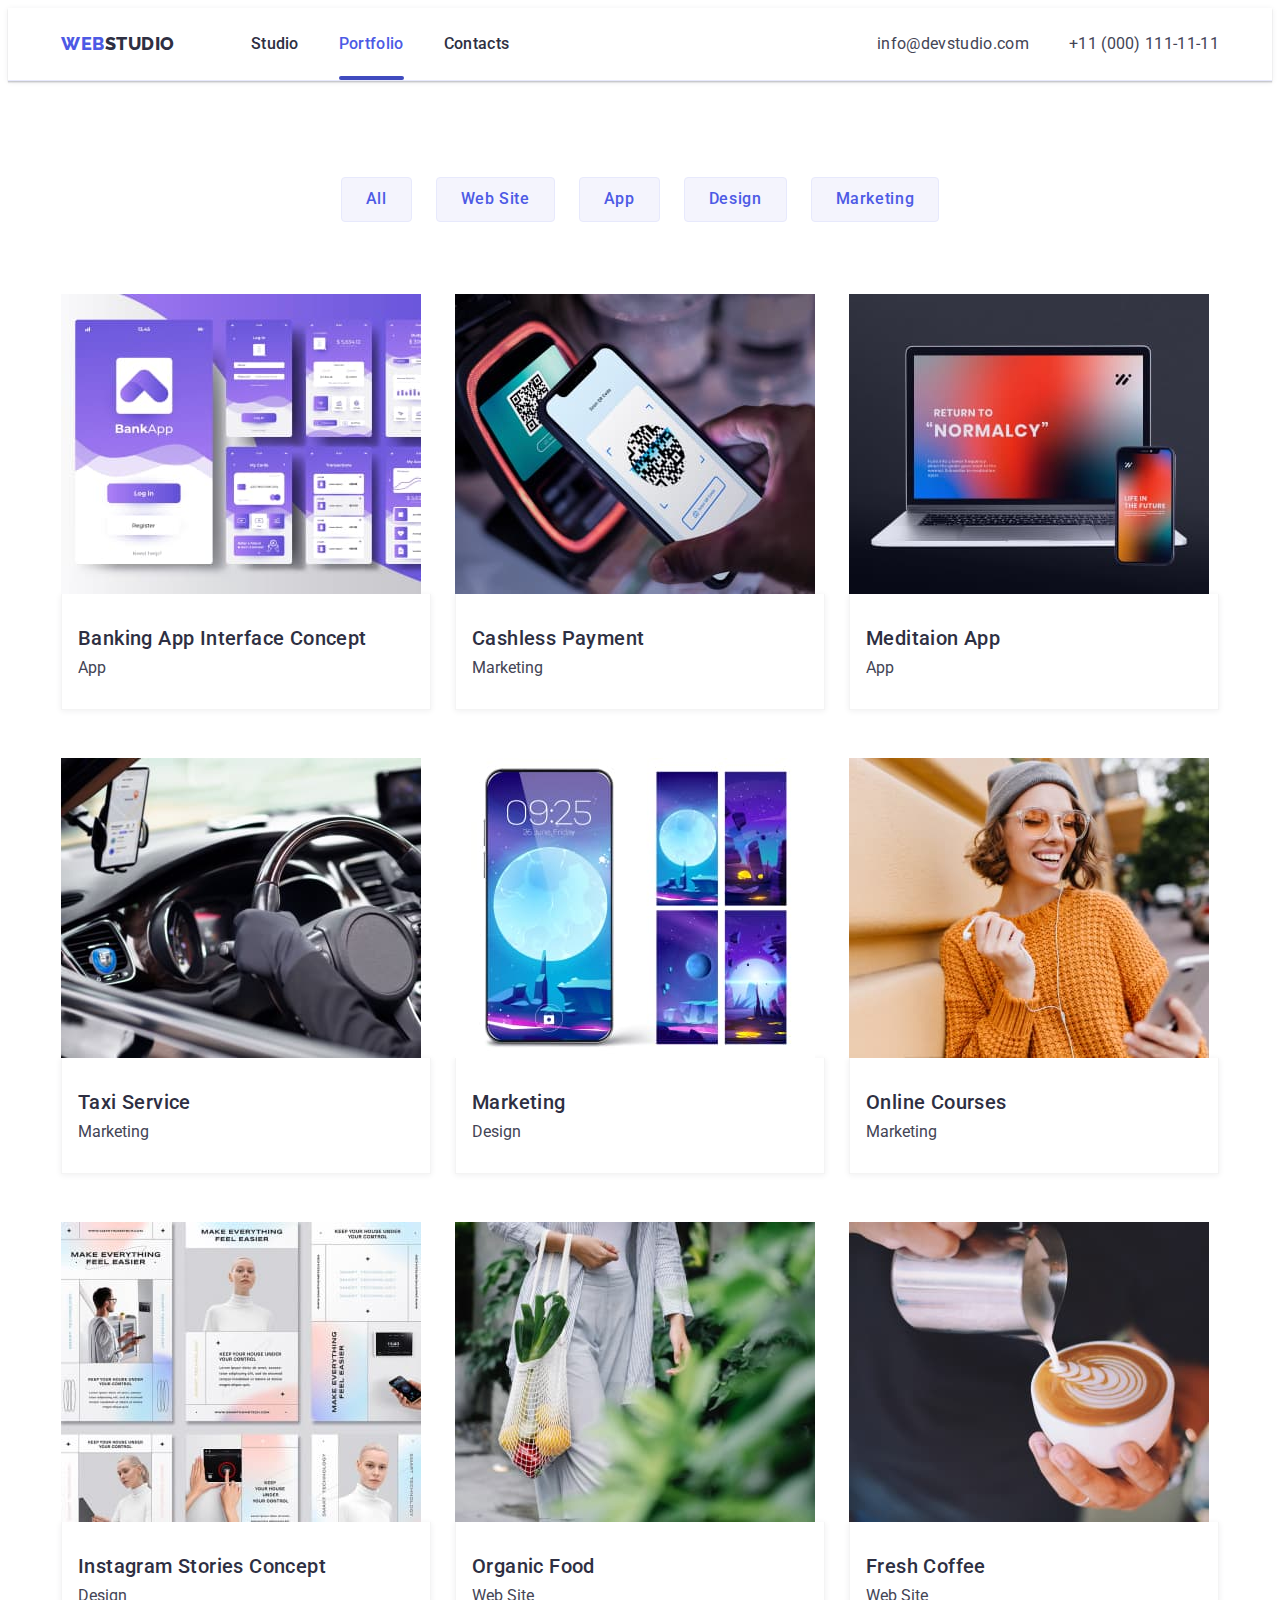
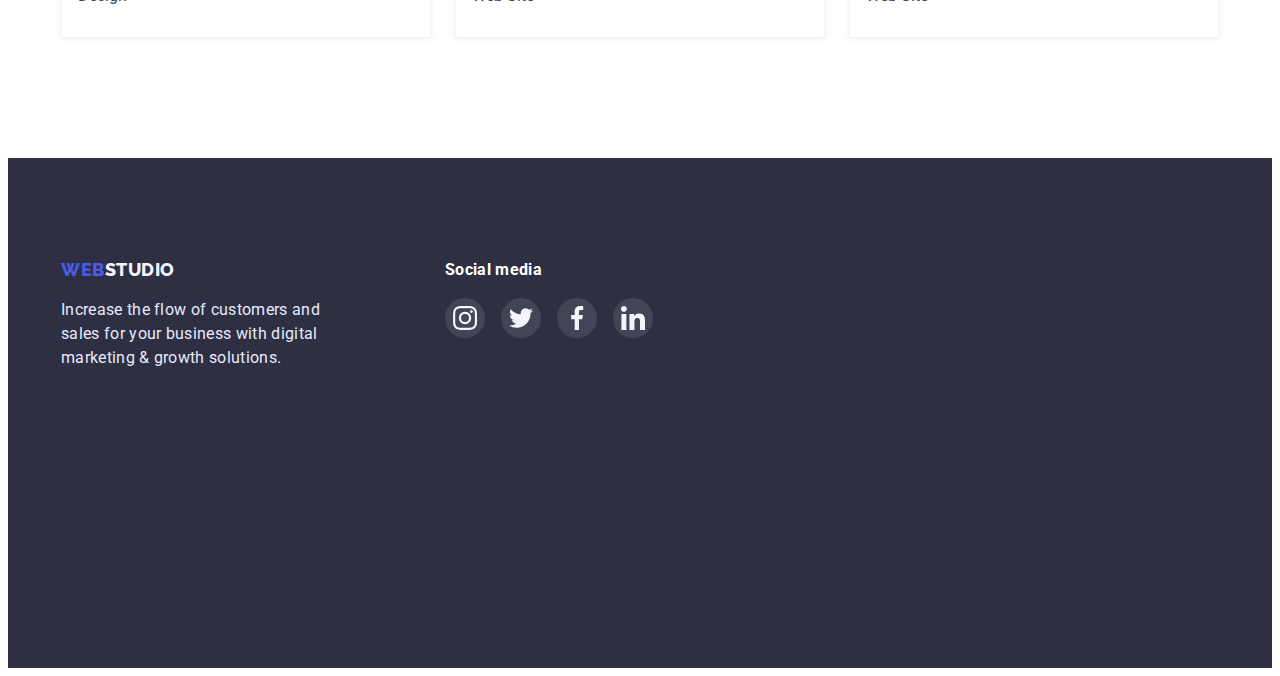
==== portfolio.html @ 96954d51 "created" ====
<!DOCTYPE html>
<html lang="en">
<head>
    <meta charset="UTF-8">
    <meta http-equiv="X-UA-Compatible" content="IE=edge">
    <meta name="viewport" content="width=device-width, initial-scale=1.0">
    <title>Document</title>
    <link rel="preconnect" href="https://fonts.googleapis.com">
    <link rel="preconnect" href="https://fonts.gstatic.com" crossorigin>
    <link href="https://fonts.googleapis.com/css2?family=Raleway:wght@800&family=Roboto:wght@400;500;700;900&display=swap" rel="stylesheet">
    <link rel="stylesheet" href="https://cdnjs.cloudflare.com/ajax/libs/modern-normalize/1.1.0/modern-normalize.min.css" integrity="sha512-wpPYUAdjBVSE4KJnH1VR1HeZfpl1ub8YT/NKx4PuQ5NmX2tKuGu6U/JRp5y+Y8XG2tV+wKQpNHVUX03MfMFn9Q==" crossorigin="anonymous" referrerpolicy="no-referrer">
    <link rel="stylesheet" href="./css/styles.css">
</head>
<body>
    <header class="header">
        <div class="container">
            <nav class="header-navigation">
                <a href="./index.html" class="header-logo" >web<span class="header-span">studio</span></a>
                <ul class="header-list">
                    <li class="header-item list"><a class="header-link" href="./index.html">Studio</a></li>
                    <li class="header-item list"><a class="header-link current" href="./portfolio.html">Portfolio</a></li>
                    <li class="header-item list"><a class="header-link" href="">Contacts</a></li>
                </ul>
               </nav>
               <address>
                <ul class="address-list list">
                    <li class="address-list-item">
                        <a class="address-anchor link" href="mailto:info@devstudio.com">info@devstudio.com</a>
                    </li>
                    <li class="address-list-item">
                         <a class="address-anchor link" href="tel:+110001111111">+11 (000) 111-11-11</a>
                    </li>
                </ul>
             </address>
        </div>
     </header>
   <main>
        <section class="portfolio">
            <div class="container">
            <h1 class="visually-hidden">Portfolio</h1>
            <ul class="portfolio-list-btn">
                <li class="portfolio-item-btn list"><button class="portfolio-btn btn" type="button">All</button></li>
                <li class="portfolio-item-btn list"><button class="portfolio-btn btn" type="button">Web Site</button></li>
                <li class="portfolio-item-btn list"><button class="portfolio-btn btn" type="button">App</button></li>
                <li class="portfolio-item-btn list"><button class="portfolio-btn btn" type="button">Design</button></li>
                <li class="portfolio-item-btn list"><button class="portfolio-btn btn" type="button">Marketing</button></li>
            </ul>
            <ul class="portfolio-list">
                <li class="portfolio-item list">
                   <a href="" class="portfolio-link link">
                           <div class="portfolio-img">
                                <img src="./images/portfolio1.jpg" alt="App" width="360" height="300">
                                <div class="portfolio-overlay">
                                    <p class="portfolio-text">14 Stylish and User-Friendly App Design Concepts · Task Manager App · Calorie Tracker App · Exotic Fruit Ecommerce App · Cloud Storage App</p>
                                </div>
                           </div>
                                <div class="container-portfolio">
                                    <h2 class="portfolio-title title">Banking App Interface Concept</h2>
                                    <p class="portfolio-after-title">App</p>
                                </div>
                   </a>
                </li>
                <li class="portfolio-item list">
                    <a href="" class="portfolio-link link">
                        <div class="container-rofl">
                            <div class="portfolio-img">
                                 <img src="./images/portfolio2.jpg" alt="App" width="360" height="300">
                                 <div class="portfolio-overlay">
                                    <p class="portfolio-text">14 Stylish and User-Friendly App Design Concepts · Task Manager App · Calorie Tracker App · Exotic Fruit Ecommerce App · Cloud Storage App</p>
                                </div>
                            </div>
                                <div class="container-portfolio">
                                    <h2 class="portfolio-title title">Cashless Payment</h2>
                                    <p class="portfolio-after-title">Marketing</p>
                                </div>
                        </div>
                    </a>
                </li>
                <li class="portfolio-item list">
                    <a href="" class="portfolio-link link">
                        <div class="container-rofl">
                            <div class="portfolio-img">
                                 <img src="./images/portfolio3.jpg" alt="App" width="360" height="300">
                                 <div class="portfolio-overlay">
                                    <p class="portfolio-text">14 Stylish and User-Friendly App Design Concepts · Task Manager App · Calorie Tracker App · Exotic Fruit Ecommerce App · Cloud Storage App</p>
                                </div>
                            </div>
                                <div class="container-portfolio">
                                    <h2 class="portfolio-title title">Meditaion App</h2>
                                    <p class="portfolio-after-title">App</p>
                                </div>
                        </div>
                    </a>
                </li>
                <li class="portfolio-item list">
                    <a href="" class="portfolio-link link">
                        <div class="container-rofl">
                            <div class="portfolio-img">
                                 <img src="./images/portfolio4.jpg" alt="App" width="360" height="300">
                                 <div class="portfolio-overlay">
                                    <p class="portfolio-text">14 Stylish and User-Friendly App Design Concepts · Task Manager App · Calorie Tracker App · Exotic Fruit Ecommerce App · Cloud Storage App</p>
                                </div>
                            </div>
                                <div class="container-portfolio">
                                    <h2 class="portfolio-title title">Taxi Service</h2>
                                    <p class="portfolio-after-title">Marketing</p>
                                </div>
                        </div>
                    </a>
                </li>
                <li class="portfolio-item list">
                    <a href="" class="portfolio-link link">
                        <div class="container-rofl">
                            <div class="portfolio-img">
                                 <img src="./images/portfolio5.jpg" alt="App" width="360" height="300">
                                 <div class="portfolio-overlay">
                                    <p class="portfolio-text">14 Stylish and User-Friendly App Design Concepts · Task Manager App · Calorie Tracker App · Exotic Fruit Ecommerce App · Cloud Storage App</p>
                                </div>
                            </div>
                                <div class="container-portfolio">
                                    <h2 class="portfolio-title title">Marketing</h2>
                                    <p class="portfolio-after-title">Design</p>
                                </div>
                        </div>
                    </a>
                </li>
                <li class="portfolio-item list">
                    <a href="" class="portfolio-link link">
                        <div class="container-rofl">
                            <div class="portfolio-img">
                                 <img src="./images/portfolio6.jpg" alt="App" width="360" height="300">
                                 <div class="portfolio-overlay">
                                    <p class="portfolio-text">14 Stylish and User-Friendly App Design Concepts · Task Manager App · Calorie Tracker App · Exotic Fruit Ecommerce App · Cloud Storage App</p>
                                </div>
                            </div>
                                <div class="container-portfolio">
                                    <h2 class="portfolio-title title">Online Courses</h2>
                                    <p class="portfolio-after-title">Marketing</p>
                                </div>
                        </div>
                    </a>
                </li>
                <li class="portfolio-item list">
                    <a href="" class="portfolio-link link">
                        <div class="container-rofl">
                            <div class="portfolio-img">
                                 <img src="./images/portfolio7.jpg" alt="App" width="360" height="300">
                                 <div class="portfolio-overlay">
                                    <p class="portfolio-text">14 Stylish and User-Friendly App Design Concepts · Task Manager App · Calorie Tracker App · Exotic Fruit Ecommerce App · Cloud Storage App</p>
                                </div>
                            </div>
                                <div class="container-portfolio">
                                    <h2 class="portfolio-title title">Instagram Stories Concept</h2>
                                    <p class="portfolio-after-title">Design</p>
                                </div>
                        </div>
                    </a>
                </li>
                <li class="portfolio-item list">
                    <a href="" class="portfolio-link link">
                        <div class="container-rofl">
                            <div class="portfolio-img">
                                 <img src="./images/portfolio8.jpg" alt="App" width="360" height="300">
                                 <div class="portfolio-overlay">
                                    <p class="portfolio-text">14 Stylish and User-Friendly App Design Concepts · Task Manager App · Calorie Tracker App · Exotic Fruit Ecommerce App · Cloud Storage App</p>
                                </div>
                            </div>
                                <div class="container-portfolio">
                                    <h2 class="portfolio-title title">Organic Food</h2>
                                    <p class="portfolio-after-title">Web Site</p>
                                </div>
                        </div>
                    </a>
                </li>
                <li class="portfolio-item list">
                    <a href="" class="portfolio-link link">
                        <div class="container-rofl">
                            <div class="portfolio-img">
                                 <img src="./images/portfolio9.jpg" alt="App" width="360" height="300">
                                 <div class="portfolio-overlay">
                                    <p class="portfolio-text">14 Stylish and User-Friendly App Design Concepts · Task Manager App · Calorie Tracker App · Exotic Fruit Ecommerce App · Cloud Storage App</p>
                                </div>
                            </div>
                                <div class="container-portfolio">
                                    <h2 class="portfolio-title title">Fresh Coffee</h2>
                                    <p class="portfolio-after-title">Web Site</p>
                                </div>
                        </div>
                    </a>
                </li>
            </ul>
            </div>
         </section>
   </main>
   <footer class="footer">
    <div class="footer-container container">
        <div>
            <a href="./index.html" class="footer-logo" >web<span class="footer-span">studio</span></a>
            <p class="footer-title">Increase the flow of customers and sales for your business with digital marketing & growth solutions.</p>
        </div>
        <div>
            <h2 class="footer-after-title">Social media</h2>
            <ul class="footer-list list">
                <li class="footer-item">
                   <a href="" class="footer-link">
                        <svg class="footer-icons">
                            <use href="./images/icons.svg#instagram"></use>
                        </svg>
                   </a>
                </li>
                <li class="footer-item">
                    <a href="" class="footer-link">
                        <svg class="footer-icons">
                            <use href="./images/icons.svg#twitter"></use>
                        </svg>
                    </a>
                </li>
                <li class="footer-item">
                    <a href="" class="footer-link">
                        <svg class="footer-icons">
                            <use href="./images/icons.svg#facebook"></use>
                        </svg>
                    </a>
                </li>
                <li class="footer-item">
                    <a href="" class="footer-link">
                        <svg class="footer-icons">
                            <use href="./images/icons.svg#linkedin"></use>
                        </svg>
                    </a>
                </li>
            </ul>
        </div>
    </div>
</footer>
    
</body>
</html>
---- css/styles.css ----
:root {
    --background-color: #2E2F42;
    --primary-text-color: #434455;
    --title-color: #2E2F42;
    --primary-white-color: #F4F4FD;
    --box-shadow-team: 0px 1px 6px rgba(46, 47, 66, 0.08), 0px 1px 1px rgba(46, 47, 66, 0.16), 0px 2px 1px rgba(46, 47, 66, 0.08);
    --box-shadow-portfolio: 0px 1px 6px rgba(46, 47, 66, 0.08);
    --timing-function: 250ms cubic-bezier(0.4, 0, 0.2, 1);
}
body{
    font-family: 'Roboto', sans-serif;
    color: var(--primary-text-color);
} 
img{
    display: block;
}
p,
h1,
h2,
h3,
h4,
h5,
h6 {
margin: 0;
}
ul {
    margin: 0;
    padding-left: 0;
}
.link{ 
    text-decoration: none;
    color: var(--primary-text-color);
}
.list {
    list-style: none;
}
.title{
    font-weight: 500;
    font-size: 20px;
    line-height: 1.2;
    letter-spacing: 0.02em;
    color: var(--title-color);
}
.btn{
font-family: inherit;
font-weight: 500;
font-size: 16px;
line-height: 1.18;
display: inline-block;
justify-content: center;
align-items: center;
letter-spacing: 0.04em;
cursor: pointer;
transition: color var(--timing-function), 
background-color var(--timing-function), 
border-color var(--timing-function), 
box-shadow var(--timing-function);
}
.container{
    width: 1158px;
    padding-left: 15px;
    padding-right: 15px;
    margin: 0 auto;
}
.visually-hidden {
    position: absolute;
    width: 1px;
    height: 1px;
    margin: -1px;
    border: 0;
    padding: 0;
    
    white-space: nowrap;
    clip-path: inset(100%);
    clip: rect(0 0 0 0);
    overflow: hidden;
  }
.header {
    padding-top: 24px;
    padding-bottom: 24px;
    background: #FFFFFF;
    border-bottom: 1px solid #E7E9FC;
    box-shadow: 0px 2px 1px rgba(46, 47, 66, 0.08),
    0px 1px 1px rgba(46, 47, 66, 0.16),
    0px 1px 6px rgba(46, 47, 66, 0.08);
    margin: auto;
}



/* --------Site nav-------- */


.header > .container{
    display: flex;
    align-self: center;
}
.header-navigation {
    display: flex;
    align-items: center;
    margin-right: auto;
}
.header-logo {
font-family: 'Raleway', sans-serif;
font-weight: 800;
font-size: 18px;
line-height: 1.33;
display: flex;
align-items: center;
letter-spacing: 0.03em;
text-transform: uppercase;
color: #4D5AE5;
text-decoration: none;
margin-right: 76px;
}
.header-span {
color: var(--title-color);
}
.header-list {
    display: flex;
}
.header-item:not(:last-child){
    margin-right: 40px

}
.header-link {
    position: relative;
    padding: 27px 0;
    font-weight: 500;
    font-size: 16px;
    line-height: 1.5;
    letter-spacing: 0.02em;
    color: #2E2F42;
    text-decoration: none;
    transition: color var(--timing-function);
}
.header-link.current{
    color: #4D5AE5;
}
.header-link:hover,
.header-link:focus {
color: #4D5AE5;
}

.header-link.current::after{
    content: '';
    position: absolute;
    left: 0;
    bottom: 0;
    width: 100%;
    height: 4px;
    background-color: #404BBF;
    border-radius: 2px;
    transform: scalex(1);
    transition: transform var(--timing-function);
}
.header-link::after{
    content: '';
    position: absolute;
    left: 0;
    bottom: 0;
    width: 100%;
    height: 4px;
    background-color: #404BBF;
    border-radius: 2px;
    transform: scalex(0);
    transition: transform var(--timing-function);
}
.header-link:hover::after,
.header-link:focus::after{
    transform: scaleX(1)
}

/* --------Contacts-------- */


.contacts {
    width: 14px;
    height: 14px;
}
.address-list {
display: flex;
}
.address-anchor {
font-style: normal;
font-size: 16px;
line-height: 1.5;
letter-spacing: 0.02em;
color: var(--primary-text-color);
transition: color var(--timing-function);
}
.address-list-item:not(:last-child){
    margin-right: 40px;
}
.address-anchor:hover,
.address-anchor:focus {
color: #4D5AE5;
}



/* --------Effective solutions-------- */


.bussiness {
    height: 600px;
    max-width: 1440px;
    margin: auto;
    padding-top: 188px;
    padding-bottom: 188px;
    background-color: var(--background-color);
    background-image: linear-gradient(
        rgba(46, 47, 66, 0.7),
        rgba(46, 47, 66, 0.7)
        ),  
        url(../images/people-office.jpg);
    background-repeat: no-repeat;
    background-position: center;
    background-size: cover;
}
.bussiness-title {
font-size: 56px;
line-height: 1.07;
text-align: center;
letter-spacing: 0.02em;
color: #FFFFFF;
margin-bottom: 48px;
}
.bussiness-btn {
padding: 16px 32px;
border: 0;
border-radius: 4px;
color: #FFFFFF;
background-color: #4D5AE5;
display: block;
margin: 0 auto;
}
.bussiness-btn:hover,
.bussiness-btn:focus {
    color: #FFFFFF;
    background-color: #404BBF;
    box-shadow: 0px 3px 1px rgba(0, 0, 0, 0.1), 
    0px 2px 1px rgba(0, 0, 0, 0.08), 
    0px 2px 2px rgba(0, 0, 0, 0.12);
}


/* --------What we offer-------- */


.offers {
    padding-top: 120px;
}
.offers-list {
    display: flex;
    gap: 24px;
}
.offers-item {
    min-width: 264px;
}
.ofc{
    width: 264px;
    height: 112px;
    background: #F4F4FD;
    border-radius: 4px;
    background-size: 64px;
    display: flex;
    justify-content: center;
    align-items: center;
}
.offers-icons{
    width: 64px;
    height: 64px;
}
.offers-title {
    margin-top: 8px;
    margin-bottom: 8px;
}
.offers-after-title {
font-size: 16px;
line-height: 1.5;
letter-spacing: 0.02em;
color: var(--primary-text-color);
}


/* --------What are we doing-------- */


.job {
    padding-top: 120px;
    padding-bottom: 120px;
}
.job-title {
font-size: 36px;
line-height: 1.11;
text-align: center;
letter-spacing: 0.02em;
text-transform: capitalize;
color: var(--title-color);
margin-bottom: 72px;
}
.job-list {
    display: flex;
    gap: 24px;
}
.job-item {
    width: calc((100% - 48px) / 3);
    background: linear-gradient(0deg, rgba(77, 90, 229, 0.1),
     rgba(77, 90, 229, 0.1));
    background-blend-mode: soft-light, normal;
    border: 1px solid #E7E9FC;
}


/* --------Our team-------- */


.team {
    padding-top: 120px;
    padding-bottom: 110px;
    background: #F4F4FD;
    margin: auto;
}
.team-title {
font-size: 36px;
line-height: 1.11;
text-align: center;
letter-spacing: 0.02em;
text-transform: capitalize;
color: var(--title-color);
margin-bottom: 72px;
}
.team-list {
    display: flex;
    flex-wrap: wrap;
    gap: 24px;
}
.container-team{
    padding: 32px 0;
    border:0.5px solid #f4f4f4;
    border-radius: 0px 0px 4px 4px;
}
.team-item {
    width: calc((100% - 72px) / 4);
    background: #FFFFFF;
    text-align: center;
    box-shadow: var(--box-shadow-team);
    border-radius: 0px 0px 4px 4px;
}
.team-item-title {
margin-bottom: 8px;
}
.team-after-title {
font-size: 16px;
line-height: 1.5;
letter-spacing: 0.02em;
color: var(--primary-text-color);
margin-bottom: 8px;
}
.social-list {
display: flex;
flex-wrap: wrap;
gap: 24px;
justify-content: center;    
}
.social-item{
}
.social-link {
    display: flex;
    width: 40px;
    height: 40px;
    border: none;
    border-radius: 50%;
    background-color: #4d5ae5;
    transition: background-color var(--timing-function);
}
.social-link:hover,
.social-link:focus{
    background-color: #404BBF;
}
.social-icons {
    width: 16px;
    height: 16px;
    margin: 12px 12px;
    fill:  var(--primary-white-color);
}


/* --------Customers--------- */


.customers {
    padding-top: 130px;
    padding-bottom: 120px;
}
.customers-title {
    font-size: 36px;
    line-height: 1.11;
    text-align: center;
    letter-spacing: 0.02em;
    text-transform: capitalize;
    color: var(--title-color);
    margin-bottom: 72px;
}
.customers-list {
    display: flex;
    flex-wrap: wrap;
    gap: 24px;
    justify-content: center;
}
.customers-item {
}
.customers-link{
    display: flex;
    width: 168px;
    height: 88px;
    border: 1px solid #8E8F99;
    border-radius: 4px;
    justify-content: center;
    align-items: center;
}
.customers-icons {
    width: 104px;
    height: 56px;
    fill:  #8E8F99;
    transition: fill var(--timing-function);
}
.customers-link:hover,
.customers-link:focus{
    border-color: #404BBF;
}
.customers-link:hover .customers-icons,
.customers-link:focus .customers-icons{
    fill: #404BBF;
}



/* --------PORTFOLIO-------- */


.portfolio {
    padding-top: 96px;
    padding-bottom: 120px;
}
.portfolio-list-btn {
    margin-bottom: 72px;
    display: flex;
    flex-wrap: wrap;
    gap: 24px;
    justify-content: center;
}
.portfolio-item-btn{
}
.portfolio-btn {
    padding: 12px 24px;
    color: #4D5AE5;
    background-color: #F4F4FD;
    border: 1px solid #E7E9FC;
    border-radius: 4px;
}
.portfolio-btn:hover,
.portfolio-btn:focus {
    color: #FFFFFF;
    background-color: #404BBF;
    box-shadow: 0px 3px 1px rgba(0, 0, 0, 0.1), 
    0px 2px 1px rgba(0, 0, 0, 0.08), 
    0px 2px 2px rgba(0, 0, 0, 0.12);
    border: 1px solid #404bbf;
}
.portfolio-list {
    display: flex;
    flex-wrap: wrap;
    column-gap: 24px;
    row-gap: 48px;
    align-items: flex-start;
}
.portfolio-item {
    width: calc((100% - 48px) / 3);
    background: #FFFFFF;
}
.portfolio-overlay{
    top: 0;
    left: 0;
    width: 100%;
    height: 100%;
    position: absolute;
    background-color: #4d5ae5;
    transform: translatey(100%);
    transition: transform var(--timing-function);
}
.portfolio-link:hover .portfolio-overlay{
    transform: translate(0);
}
.portfolio-link:focus .portfolio-overlay{
    transform: translatey(0);
}
.portfolio-link{
    display: block;
    transition: box-shadow var(--timing-function);
}
.container-portfolio {
    padding: 32px 0 32px 16px;
    border-left: 0.5px solid #f4f4f4;
    border-right:  0.5px solid #f4f4f4;
    border-bottom:  0.5px solid #f4f4f4;
    box-shadow: var(--box-shadow-portfolio);
}
.container-rofl{
}
.portfolio-link:hover,
.portfolio-link:focus{
    box-shadow: 0px 1px 6px rgba(46, 47, 66, 0.08), 
    0px 1px 1px rgba(46, 47, 66, 0.16), 
    0px 2px 1px rgba(46, 47, 66, 0.08);
}
.portfolio-img{
    position: relative;
    overflow: hidden;
}
.portfolio-text{
    position: absolute;
    top: 40px;
    left: 32px;
    font-style: normal;
    max-width: 296px;
    font-weight: 400;
    font-size: 16px;
    line-height: 1.5;
    letter-spacing: 0.02em;
    color: #F4F4FD;
}
.portfolio-title {
    margin-bottom: 8px;
}
.portfolio-after-title {
}


/* --------footer-------- */


.footer {
    background-color: var(--background-color);
    padding-top: 100px;
    padding-bottom: 100px;
    height: 310px;
    margin: auto;
    background-repeat: no-repeat;
    background-position: center;
    background-size: cover;
}
.footer-container{
    display: flex;
    gap: 120px;
}
.footer-logo {
font-family: 'Raleway', sans-serif;
font-weight: 800;
font-size: 18px;
line-height: 1.33;
display: flex;
align-items: center;
letter-spacing: 0.03em;
text-transform: uppercase;
color: #4D5AE5;
text-decoration: none;
margin-bottom: 16px;
}
.footer-span{
color: #F4F4FD; 
}
.footer-title {
max-width: 264px;
font-size: 16px;
line-height: 1.5;
letter-spacing: 0.02em;
color: #E7E9FC;
}
.footer-after-title{
font-size: 16px;
line-height: 1.5;
letter-spacing: 0.02em;
color: #FFFFFF;
margin-bottom: 16px;
}
.footer-list {
    display: flex;
    flex-wrap: wrap;
    gap: 16px;
    justify-content: center;
}
.footer-item {
}
.footer-link{
    display: flex;
    width: 40px;
    height: 40px;
    background: rgba(255, 255, 255, 0.1);
    border-radius: 50%;
    transition: background-color var(--timing-function);
}
.footer-link:hover,
.footer-link:focus{
    background-color: #31D0AA;
}
.footer-icons {
    width: 24px;
    height: 24px;
    margin: 8px;
    fill: var(--primary-white-color);
}


/* -------------Modal window------------- */


.backdrop{
    position: fixed;
    top: 0;
    left: 0;
    width: 100%;
    height: 100%;
    background: rgba(46, 47, 66, 0.4);
    transition: opacity var(--timing-function),
    visibility var(--timing-function); 
}
.backdrop.is-hidden{
    opacity: 0;
    pointer-events: none;
}
.modal{
    position: absolute;
    top: 50%;
    left: 50%;
    transform: translate(-50%, -50%) scale(1);
    transition: transform var(--timing-function);

    min-width: 408px;
    min-height: 576px;
    background: #FCFCFC;
    box-shadow: 0px 1px 1px rgba(0, 0, 0, 0.14), 0px 1px 3px rgba(0, 0, 0, 0.12), 0px 2px 1px rgba(0, 0, 0, 0.2);
    border-radius: 4px;
}
.backdrop.is-hidden .modal{
    transform: translate(-50%, -50%) scale(0.9); 
}
.close-btn{
    position: absolute;
    top: 24px;
    right: 24px;
    display: flex;
    width: 24px;
    height: 24px;
    border-radius: 50%;
    background: #E7E9FC;
    border: 1px solid rgba(0, 0, 0, 0.1);
}
.close-btn:hover,
.close-btn:focus{
    background-color: #404bbf;
}
.close-btn:hover,
.close-btn:focus .close-icon{
    fill: var(--primary-white-color);
}
.close-icon{
    width: 8px;
    height: 8px;
}
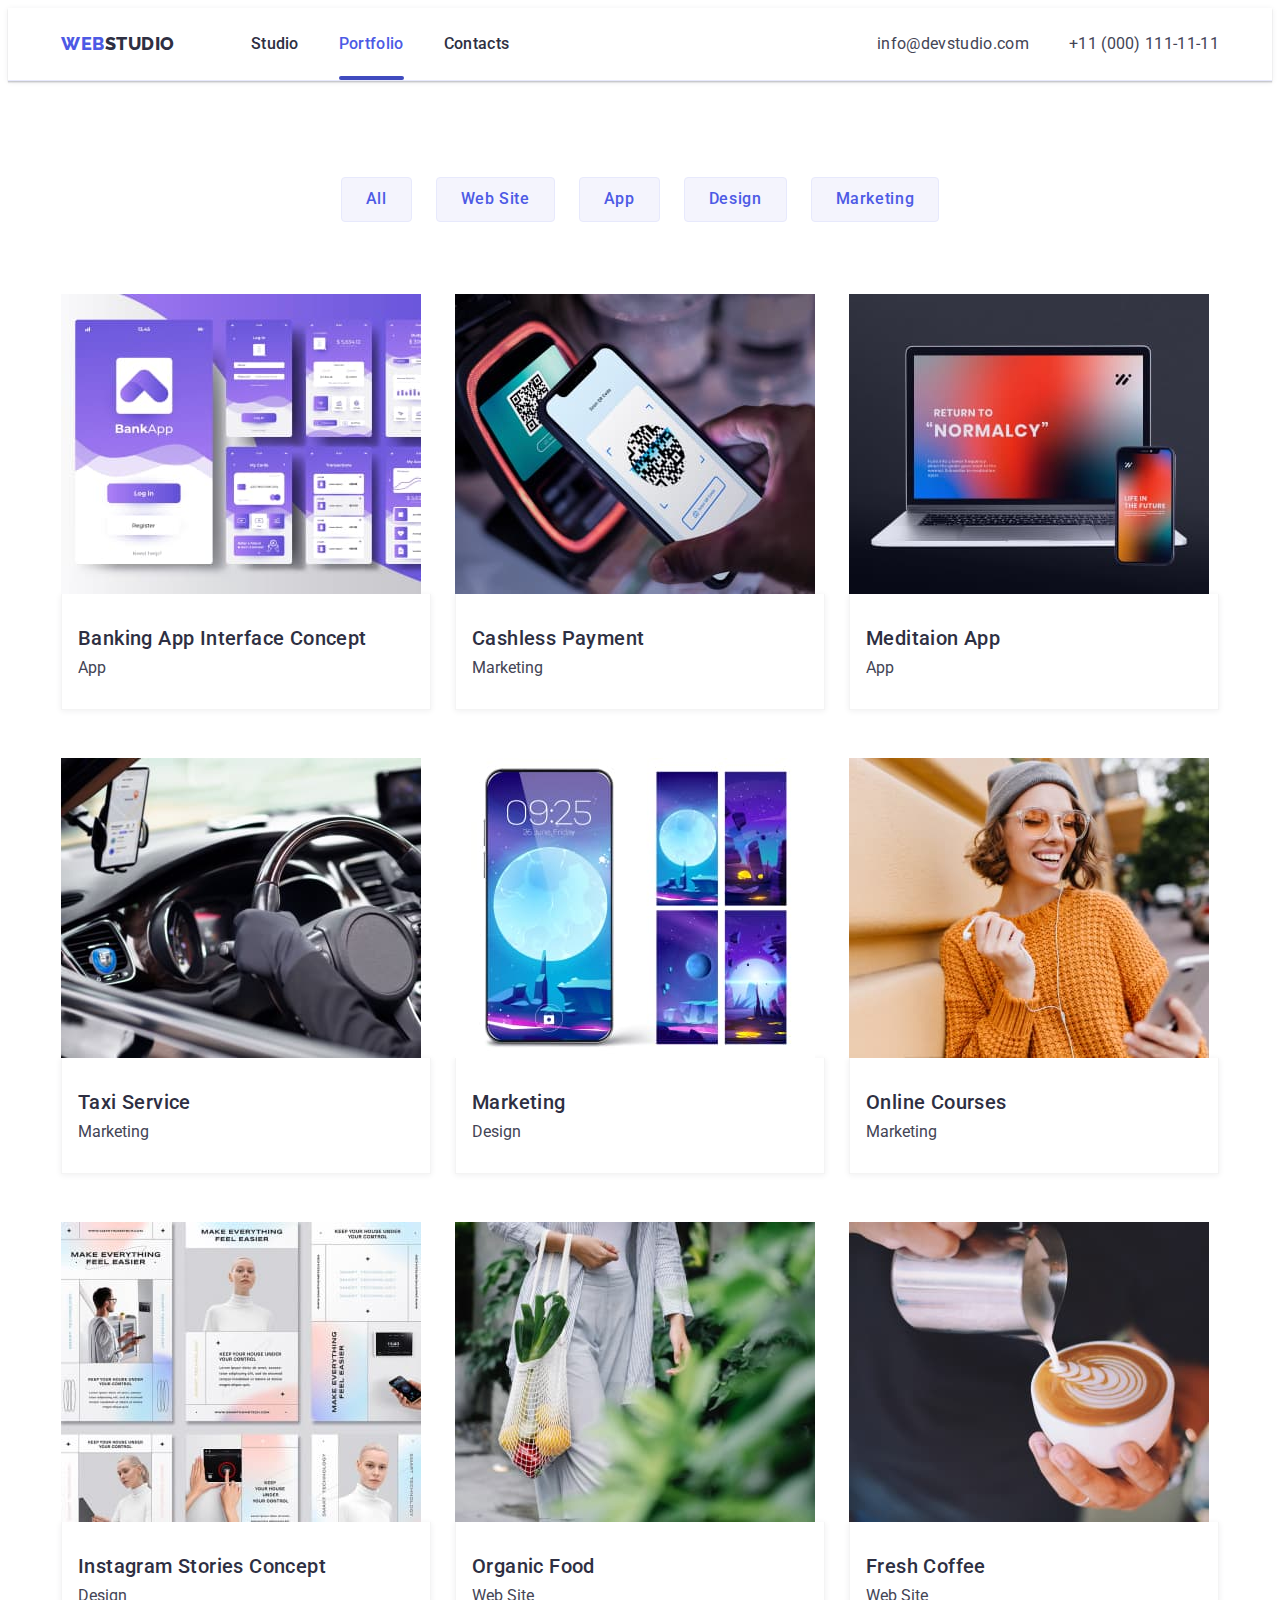
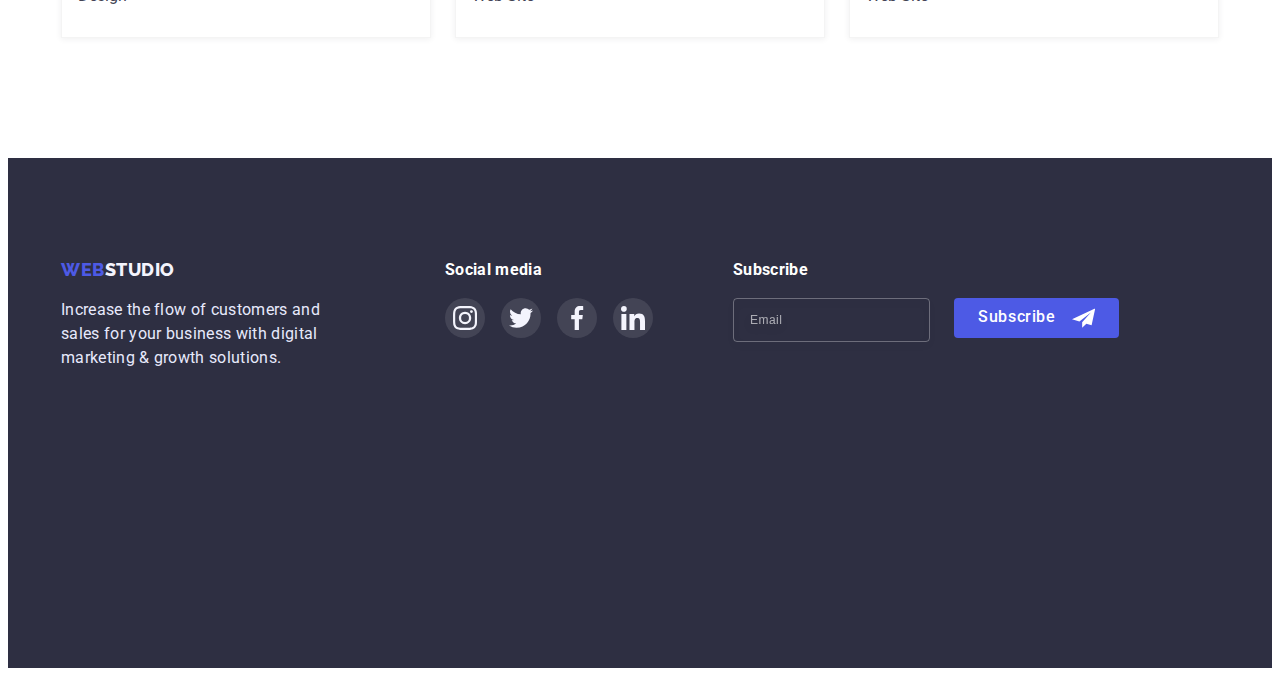
==== commit 3f7b09ad: "discovered prettier" ====
--- a/portfolio.html
+++ b/portfolio.html
@@ -1,238 +1,378 @@
 <!DOCTYPE html>
 <html lang="en">
-<head>
-    <meta charset="UTF-8">
-    <meta http-equiv="X-UA-Compatible" content="IE=edge">
-    <meta name="viewport" content="width=device-width, initial-scale=1.0">
+  <head>
+    <meta charset="UTF-8" />
+    <meta http-equiv="X-UA-Compatible" content="IE=edge" />
+    <meta name="viewport" content="width=device-width, initial-scale=1.0" />
     <title>Document</title>
-    <link rel="preconnect" href="https://fonts.googleapis.com">
-    <link rel="preconnect" href="https://fonts.gstatic.com" crossorigin>
-    <link href="https://fonts.googleapis.com/css2?family=Raleway:wght@800&family=Roboto:wght@400;500;700;900&display=swap" rel="stylesheet">
-    <link rel="stylesheet" href="https://cdnjs.cloudflare.com/ajax/libs/modern-normalize/1.1.0/modern-normalize.min.css" integrity="sha512-wpPYUAdjBVSE4KJnH1VR1HeZfpl1ub8YT/NKx4PuQ5NmX2tKuGu6U/JRp5y+Y8XG2tV+wKQpNHVUX03MfMFn9Q==" crossorigin="anonymous" referrerpolicy="no-referrer">
-    <link rel="stylesheet" href="./css/styles.css">
-</head>
-<body>
+    <link rel="preconnect" href="https://fonts.googleapis.com" />
+    <link rel="preconnect" href="https://fonts.gstatic.com" crossorigin />
+    <link
+      href="https://fonts.googleapis.com/css2?family=Raleway:wght@800&family=Roboto:wght@400;500;700;900&display=swap"
+      rel="stylesheet"
+    />
+    <link
+      rel="stylesheet"
+      href="https://cdnjs.cloudflare.com/ajax/libs/modern-normalize/1.1.0/modern-normalize.min.css"
+      integrity="sha512-wpPYUAdjBVSE4KJnH1VR1HeZfpl1ub8YT/NKx4PuQ5NmX2tKuGu6U/JRp5y+Y8XG2tV+wKQpNHVUX03MfMFn9Q=="
+      crossorigin="anonymous"
+      referrerpolicy="no-referrer"
+    />
+    <link rel="stylesheet" href="./css/styles.css" />
+  </head>
+  <body>
     <header class="header">
+      <div class="container">
+        <nav class="header-navigation">
+          <a href="./index.html" class="header-logo"
+            >web<span class="header-span">studio</span></a
+          >
+          <ul class="header-list">
+            <li class="header-item list">
+              <a class="header-link" href="./index.html">Studio</a>
+            </li>
+            <li class="header-item list">
+              <a class="header-link current" href="./portfolio.html"
+                >Portfolio</a
+              >
+            </li>
+            <li class="header-item list">
+              <a class="header-link" href="">Contacts</a>
+            </li>
+          </ul>
+        </nav>
+        <address>
+          <ul class="address-list list">
+            <li class="address-list-item">
+              <a class="address-anchor link" href="mailto:info@devstudio.com"
+                >info@devstudio.com</a
+              >
+            </li>
+            <li class="address-list-item">
+              <a class="address-anchor link" href="tel:+110001111111"
+                >+11 (000) 111-11-11</a
+              >
+            </li>
+          </ul>
+        </address>
+      </div>
+    </header>
+    <main>
+      <section class="portfolio">
         <div class="container">
-            <nav class="header-navigation">
-                <a href="./index.html" class="header-logo" >web<span class="header-span">studio</span></a>
-                <ul class="header-list">
-                    <li class="header-item list"><a class="header-link" href="./index.html">Studio</a></li>
-                    <li class="header-item list"><a class="header-link current" href="./portfolio.html">Portfolio</a></li>
-                    <li class="header-item list"><a class="header-link" href="">Contacts</a></li>
-                </ul>
-               </nav>
-               <address>
-                <ul class="address-list list">
-                    <li class="address-list-item">
-                        <a class="address-anchor link" href="mailto:info@devstudio.com">info@devstudio.com</a>
-                    </li>
-                    <li class="address-list-item">
-                         <a class="address-anchor link" href="tel:+110001111111">+11 (000) 111-11-11</a>
-                    </li>
-                </ul>
-             </address>
+          <h1 class="visually-hidden">Portfolio</h1>
+          <ul class="portfolio-list-btn">
+            <li class="portfolio-item-btn list">
+              <button class="portfolio-btn btn" type="button">All</button>
+            </li>
+            <li class="portfolio-item-btn list">
+              <button class="portfolio-btn btn" type="button">Web Site</button>
+            </li>
+            <li class="portfolio-item-btn list">
+              <button class="portfolio-btn btn" type="button">App</button>
+            </li>
+            <li class="portfolio-item-btn list">
+              <button class="portfolio-btn btn" type="button">Design</button>
+            </li>
+            <li class="portfolio-item-btn list">
+              <button class="portfolio-btn btn" type="button">Marketing</button>
+            </li>
+          </ul>
+          <ul class="portfolio-list">
+            <li class="portfolio-item list">
+              <a href="" class="portfolio-link link">
+                <div class="portfolio-img">
+                  <img
+                    src="./images/portfolio1.jpg"
+                    alt="App"
+                    width="360"
+                    height="300"
+                  />
+                  <div class="portfolio-overlay">
+                    <p class="portfolio-text">
+                      14 Stylish and User-Friendly App Design Concepts · Task
+                      Manager App · Calorie Tracker App · Exotic Fruit Ecommerce
+                      App · Cloud Storage App
+                    </p>
+                  </div>
+                </div>
+                <div class="container-portfolio">
+                  <h2 class="portfolio-title title">
+                    Banking App Interface Concept
+                  </h2>
+                  <p class="portfolio-after-title">App</p>
+                </div>
+              </a>
+            </li>
+            <li class="portfolio-item list">
+              <a href="" class="portfolio-link link">
+                <div class="container-rofl">
+                  <div class="portfolio-img">
+                    <img
+                      src="./images/portfolio2.jpg"
+                      alt="App"
+                      width="360"
+                      height="300"
+                    />
+                    <div class="portfolio-overlay">
+                      <p class="portfolio-text">
+                        14 Stylish and User-Friendly App Design Concepts · Task
+                        Manager App · Calorie Tracker App · Exotic Fruit
+                        Ecommerce App · Cloud Storage App
+                      </p>
+                    </div>
+                  </div>
+                  <div class="container-portfolio">
+                    <h2 class="portfolio-title title">Cashless Payment</h2>
+                    <p class="portfolio-after-title">Marketing</p>
+                  </div>
+                </div>
+              </a>
+            </li>
+            <li class="portfolio-item list">
+              <a href="" class="portfolio-link link">
+                <div class="container-rofl">
+                  <div class="portfolio-img">
+                    <img
+                      src="./images/portfolio3.jpg"
+                      alt="App"
+                      width="360"
+                      height="300"
+                    />
+                    <div class="portfolio-overlay">
+                      <p class="portfolio-text">
+                        14 Stylish and User-Friendly App Design Concepts · Task
+                        Manager App · Calorie Tracker App · Exotic Fruit
+                        Ecommerce App · Cloud Storage App
+                      </p>
+                    </div>
+                  </div>
+                  <div class="container-portfolio">
+                    <h2 class="portfolio-title title">Meditaion App</h2>
+                    <p class="portfolio-after-title">App</p>
+                  </div>
+                </div>
+              </a>
+            </li>
+            <li class="portfolio-item list">
+              <a href="" class="portfolio-link link">
+                <div class="container-rofl">
+                  <div class="portfolio-img">
+                    <img
+                      src="./images/portfolio4.jpg"
+                      alt="App"
+                      width="360"
+                      height="300"
+                    />
+                    <div class="portfolio-overlay">
+                      <p class="portfolio-text">
+                        14 Stylish and User-Friendly App Design Concepts · Task
+                        Manager App · Calorie Tracker App · Exotic Fruit
+                        Ecommerce App · Cloud Storage App
+                      </p>
+                    </div>
+                  </div>
+                  <div class="container-portfolio">
+                    <h2 class="portfolio-title title">Taxi Service</h2>
+                    <p class="portfolio-after-title">Marketing</p>
+                  </div>
+                </div>
+              </a>
+            </li>
+            <li class="portfolio-item list">
+              <a href="" class="portfolio-link link">
+                <div class="container-rofl">
+                  <div class="portfolio-img">
+                    <img
+                      src="./images/portfolio5.jpg"
+                      alt="App"
+                      width="360"
+                      height="300"
+                    />
+                    <div class="portfolio-overlay">
+                      <p class="portfolio-text">
+                        14 Stylish and User-Friendly App Design Concepts · Task
+                        Manager App · Calorie Tracker App · Exotic Fruit
+                        Ecommerce App · Cloud Storage App
+                      </p>
+                    </div>
+                  </div>
+                  <div class="container-portfolio">
+                    <h2 class="portfolio-title title">Marketing</h2>
+                    <p class="portfolio-after-title">Design</p>
+                  </div>
+                </div>
+              </a>
+            </li>
+            <li class="portfolio-item list">
+              <a href="" class="portfolio-link link">
+                <div class="container-rofl">
+                  <div class="portfolio-img">
+                    <img
+                      src="./images/portfolio6.jpg"
+                      alt="App"
+                      width="360"
+                      height="300"
+                    />
+                    <div class="portfolio-overlay">
+                      <p class="portfolio-text">
+                        14 Stylish and User-Friendly App Design Concepts · Task
+                        Manager App · Calorie Tracker App · Exotic Fruit
+                        Ecommerce App · Cloud Storage App
+                      </p>
+                    </div>
+                  </div>
+                  <div class="container-portfolio">
+                    <h2 class="portfolio-title title">Online Courses</h2>
+                    <p class="portfolio-after-title">Marketing</p>
+                  </div>
+                </div>
+              </a>
+            </li>
+            <li class="portfolio-item list">
+              <a href="" class="portfolio-link link">
+                <div class="container-rofl">
+                  <div class="portfolio-img">
+                    <img
+                      src="./images/portfolio7.jpg"
+                      alt="App"
+                      width="360"
+                      height="300"
+                    />
+                    <div class="portfolio-overlay">
+                      <p class="portfolio-text">
+                        14 Stylish and User-Friendly App Design Concepts · Task
+                        Manager App · Calorie Tracker App · Exotic Fruit
+                        Ecommerce App · Cloud Storage App
+                      </p>
+                    </div>
+                  </div>
+                  <div class="container-portfolio">
+                    <h2 class="portfolio-title title">
+                      Instagram Stories Concept
+                    </h2>
+                    <p class="portfolio-after-title">Design</p>
+                  </div>
+                </div>
+              </a>
+            </li>
+            <li class="portfolio-item list">
+              <a href="" class="portfolio-link link">
+                <div class="container-rofl">
+                  <div class="portfolio-img">
+                    <img
+                      src="./images/portfolio8.jpg"
+                      alt="App"
+                      width="360"
+                      height="300"
+                    />
+                    <div class="portfolio-overlay">
+                      <p class="portfolio-text">
+                        14 Stylish and User-Friendly App Design Concepts · Task
+                        Manager App · Calorie Tracker App · Exotic Fruit
+                        Ecommerce App · Cloud Storage App
+                      </p>
+                    </div>
+                  </div>
+                  <div class="container-portfolio">
+                    <h2 class="portfolio-title title">Organic Food</h2>
+                    <p class="portfolio-after-title">Web Site</p>
+                  </div>
+                </div>
+              </a>
+            </li>
+            <li class="portfolio-item list">
+              <a href="" class="portfolio-link link">
+                <div class="container-rofl">
+                  <div class="portfolio-img">
+                    <img
+                      src="./images/portfolio9.jpg"
+                      alt="App"
+                      width="360"
+                      height="300"
+                    />
+                    <div class="portfolio-overlay">
+                      <p class="portfolio-text">
+                        14 Stylish and User-Friendly App Design Concepts · Task
+                        Manager App · Calorie Tracker App · Exotic Fruit
+                        Ecommerce App · Cloud Storage App
+                      </p>
+                    </div>
+                  </div>
+                  <div class="container-portfolio">
+                    <h2 class="portfolio-title title">Fresh Coffee</h2>
+                    <p class="portfolio-after-title">Web Site</p>
+                  </div>
+                </div>
+              </a>
+            </li>
+          </ul>
         </div>
-     </header>
-   <main>
-        <section class="portfolio">
-            <div class="container">
-            <h1 class="visually-hidden">Portfolio</h1>
-            <ul class="portfolio-list-btn">
-                <li class="portfolio-item-btn list"><button class="portfolio-btn btn" type="button">All</button></li>
-                <li class="portfolio-item-btn list"><button class="portfolio-btn btn" type="button">Web Site</button></li>
-                <li class="portfolio-item-btn list"><button class="portfolio-btn btn" type="button">App</button></li>
-                <li class="portfolio-item-btn list"><button class="portfolio-btn btn" type="button">Design</button></li>
-                <li class="portfolio-item-btn list"><button class="portfolio-btn btn" type="button">Marketing</button></li>
-            </ul>
-            <ul class="portfolio-list">
-                <li class="portfolio-item list">
-                   <a href="" class="portfolio-link link">
-                           <div class="portfolio-img">
-                                <img src="./images/portfolio1.jpg" alt="App" width="360" height="300">
-                                <div class="portfolio-overlay">
-                                    <p class="portfolio-text">14 Stylish and User-Friendly App Design Concepts · Task Manager App · Calorie Tracker App · Exotic Fruit Ecommerce App · Cloud Storage App</p>
-                                </div>
-                           </div>
-                                <div class="container-portfolio">
-                                    <h2 class="portfolio-title title">Banking App Interface Concept</h2>
-                                    <p class="portfolio-after-title">App</p>
-                                </div>
-                   </a>
-                </li>
-                <li class="portfolio-item list">
-                    <a href="" class="portfolio-link link">
-                        <div class="container-rofl">
-                            <div class="portfolio-img">
-                                 <img src="./images/portfolio2.jpg" alt="App" width="360" height="300">
-                                 <div class="portfolio-overlay">
-                                    <p class="portfolio-text">14 Stylish and User-Friendly App Design Concepts · Task Manager App · Calorie Tracker App · Exotic Fruit Ecommerce App · Cloud Storage App</p>
-                                </div>
-                            </div>
-                                <div class="container-portfolio">
-                                    <h2 class="portfolio-title title">Cashless Payment</h2>
-                                    <p class="portfolio-after-title">Marketing</p>
-                                </div>
-                        </div>
-                    </a>
-                </li>
-                <li class="portfolio-item list">
-                    <a href="" class="portfolio-link link">
-                        <div class="container-rofl">
-                            <div class="portfolio-img">
-                                 <img src="./images/portfolio3.jpg" alt="App" width="360" height="300">
-                                 <div class="portfolio-overlay">
-                                    <p class="portfolio-text">14 Stylish and User-Friendly App Design Concepts · Task Manager App · Calorie Tracker App · Exotic Fruit Ecommerce App · Cloud Storage App</p>
-                                </div>
-                            </div>
-                                <div class="container-portfolio">
-                                    <h2 class="portfolio-title title">Meditaion App</h2>
-                                    <p class="portfolio-after-title">App</p>
-                                </div>
-                        </div>
-                    </a>
-                </li>
-                <li class="portfolio-item list">
-                    <a href="" class="portfolio-link link">
-                        <div class="container-rofl">
-                            <div class="portfolio-img">
-                                 <img src="./images/portfolio4.jpg" alt="App" width="360" height="300">
-                                 <div class="portfolio-overlay">
-                                    <p class="portfolio-text">14 Stylish and User-Friendly App Design Concepts · Task Manager App · Calorie Tracker App · Exotic Fruit Ecommerce App · Cloud Storage App</p>
-                                </div>
-                            </div>
-                                <div class="container-portfolio">
-                                    <h2 class="portfolio-title title">Taxi Service</h2>
-                                    <p class="portfolio-after-title">Marketing</p>
-                                </div>
-                        </div>
-                    </a>
-                </li>
-                <li class="portfolio-item list">
-                    <a href="" class="portfolio-link link">
-                        <div class="container-rofl">
-                            <div class="portfolio-img">
-                                 <img src="./images/portfolio5.jpg" alt="App" width="360" height="300">
-                                 <div class="portfolio-overlay">
-                                    <p class="portfolio-text">14 Stylish and User-Friendly App Design Concepts · Task Manager App · Calorie Tracker App · Exotic Fruit Ecommerce App · Cloud Storage App</p>
-                                </div>
-                            </div>
-                                <div class="container-portfolio">
-                                    <h2 class="portfolio-title title">Marketing</h2>
-                                    <p class="portfolio-after-title">Design</p>
-                                </div>
-                        </div>
-                    </a>
-                </li>
-                <li class="portfolio-item list">
-                    <a href="" class="portfolio-link link">
-                        <div class="container-rofl">
-                            <div class="portfolio-img">
-                                 <img src="./images/portfolio6.jpg" alt="App" width="360" height="300">
-                                 <div class="portfolio-overlay">
-                                    <p class="portfolio-text">14 Stylish and User-Friendly App Design Concepts · Task Manager App · Calorie Tracker App · Exotic Fruit Ecommerce App · Cloud Storage App</p>
-                                </div>
-                            </div>
-                                <div class="container-portfolio">
-                                    <h2 class="portfolio-title title">Online Courses</h2>
-                                    <p class="portfolio-after-title">Marketing</p>
-                                </div>
-                        </div>
-                    </a>
-                </li>
-                <li class="portfolio-item list">
-                    <a href="" class="portfolio-link link">
-                        <div class="container-rofl">
-                            <div class="portfolio-img">
-                                 <img src="./images/portfolio7.jpg" alt="App" width="360" height="300">
-                                 <div class="portfolio-overlay">
-                                    <p class="portfolio-text">14 Stylish and User-Friendly App Design Concepts · Task Manager App · Calorie Tracker App · Exotic Fruit Ecommerce App · Cloud Storage App</p>
-                                </div>
-                            </div>
-                                <div class="container-portfolio">
-                                    <h2 class="portfolio-title title">Instagram Stories Concept</h2>
-                                    <p class="portfolio-after-title">Design</p>
-                                </div>
-                        </div>
-                    </a>
-                </li>
-                <li class="portfolio-item list">
-                    <a href="" class="portfolio-link link">
-                        <div class="container-rofl">
-                            <div class="portfolio-img">
-                                 <img src="./images/portfolio8.jpg" alt="App" width="360" height="300">
-                                 <div class="portfolio-overlay">
-                                    <p class="portfolio-text">14 Stylish and User-Friendly App Design Concepts · Task Manager App · Calorie Tracker App · Exotic Fruit Ecommerce App · Cloud Storage App</p>
-                                </div>
-                            </div>
-                                <div class="container-portfolio">
-                                    <h2 class="portfolio-title title">Organic Food</h2>
-                                    <p class="portfolio-after-title">Web Site</p>
-                                </div>
-                        </div>
-                    </a>
-                </li>
-                <li class="portfolio-item list">
-                    <a href="" class="portfolio-link link">
-                        <div class="container-rofl">
-                            <div class="portfolio-img">
-                                 <img src="./images/portfolio9.jpg" alt="App" width="360" height="300">
-                                 <div class="portfolio-overlay">
-                                    <p class="portfolio-text">14 Stylish and User-Friendly App Design Concepts · Task Manager App · Calorie Tracker App · Exotic Fruit Ecommerce App · Cloud Storage App</p>
-                                </div>
-                            </div>
-                                <div class="container-portfolio">
-                                    <h2 class="portfolio-title title">Fresh Coffee</h2>
-                                    <p class="portfolio-after-title">Web Site</p>
-                                </div>
-                        </div>
-                    </a>
-                </li>
-            </ul>
-            </div>
-         </section>
-   </main>
-   <footer class="footer">
-    <div class="footer-container container">
-        <div>
-            <a href="./index.html" class="footer-logo" >web<span class="footer-span">studio</span></a>
-            <p class="footer-title">Increase the flow of customers and sales for your business with digital marketing & growth solutions.</p>
+      </section>
+    </main>
+    <footer class="footer">
+      <div class="footer-container container">
+        <div class="footer-info">
+          <a href="./index.html" class="footer-logo"
+            >web<span class="footer-span">studio</span></a
+          >
+          <p class="footer-title">
+            Increase the flow of customers and sales for your business with
+            digital marketing & growth solutions.
+          </p>
+        </div>
+        <div class="footer-media">
+          <h2 class="footer-after-title">Social media</h2>
+          <ul class="footer-list list">
+            <li class="footer-item">
+              <a href="" class="footer-link">
+                <svg class="footer-icon">
+                  <use href="./images/icons.svg#instagram"></use>
+                </svg>
+              </a>
+            </li>
+            <li class="footer-item">
+              <a href="" class="footer-link">
+                <svg class="footer-icon">
+                  <use href="./images/icons.svg#twitter"></use>
+                </svg>
+              </a>
+            </li>
+            <li class="footer-item">
+              <a href="" class="footer-link">
+                <svg class="footer-icon">
+                  <use href="./images/icons.svg#facebook"></use>
+                </svg>
+              </a>
+            </li>
+            <li class="footer-item">
+              <a href="" class="footer-link">
+                <svg class="footer-icon">
+                  <use href="./images/icons.svg#linkedin"></use>
+                </svg>
+              </a>
+            </li>
+          </ul>
         </div>
         <div>
-            <h2 class="footer-after-title">Social media</h2>
-            <ul class="footer-list list">
-                <li class="footer-item">
-                   <a href="" class="footer-link">
-                        <svg class="footer-icons">
-                            <use href="./images/icons.svg#instagram"></use>
-                        </svg>
-                   </a>
-                </li>
-                <li class="footer-item">
-                    <a href="" class="footer-link">
-                        <svg class="footer-icons">
-                            <use href="./images/icons.svg#twitter"></use>
-                        </svg>
-                    </a>
-                </li>
-                <li class="footer-item">
-                    <a href="" class="footer-link">
-                        <svg class="footer-icons">
-                            <use href="./images/icons.svg#facebook"></use>
-                        </svg>
-                    </a>
-                </li>
-                <li class="footer-item">
-                    <a href="" class="footer-link">
-                        <svg class="footer-icons">
-                            <use href="./images/icons.svg#linkedin"></use>
-                        </svg>
-                    </a>
-                </li>
-            </ul>
+          <h2 class="footer-after-title">Subscribe</h2>
+          <form class="footer-form">
+            <input
+              type="email"
+              class="footer-input"
+              name="email required"
+              placeholder="Email"
+              required
+            />
+            <button type="submit" class="footer-button btn">
+              Subscribe
+              <svg class="footer-svg">
+                <use href="./images/icons.svg#telegram"></use>
+              </svg>
+            </button>
+          </form>
         </div>
-    </div>
-</footer>
-    
-</body>
-</html>+      </div>
+    </footer>
+  </body>
+</html>
--- a/css/styles.css
+++ b/css/styles.css
@@ -1,18 +1,19 @@
 :root {
-    --background-color: #2E2F42;
-    --primary-text-color: #434455;
-    --title-color: #2E2F42;
-    --primary-white-color: #F4F4FD;
-    --box-shadow-team: 0px 1px 6px rgba(46, 47, 66, 0.08), 0px 1px 1px rgba(46, 47, 66, 0.16), 0px 2px 1px rgba(46, 47, 66, 0.08);
-    --box-shadow-portfolio: 0px 1px 6px rgba(46, 47, 66, 0.08);
-    --timing-function: 250ms cubic-bezier(0.4, 0, 0.2, 1);
-}
-body{
-    font-family: 'Roboto', sans-serif;
-    color: var(--primary-text-color);
-} 
-img{
-    display: block;
+  --background-color: #2e2f42;
+  --primary-text-color: #434455;
+  --title-color: #2e2f42;
+  --primary-white-color: #f4f4fd;
+  --box-shadow-team: 0px 1px 6px rgba(46, 47, 66, 0.08),
+    0px 1px 1px rgba(46, 47, 66, 0.16), 0px 2px 1px rgba(46, 47, 66, 0.08);
+  --box-shadow-portfolio: 0px 1px 6px rgba(46, 47, 66, 0.08);
+  --timing-function: 250ms cubic-bezier(0.4, 0, 0.2, 1);
+}
+body {
+  font-family: "Roboto", sans-serif;
+  color: var(--primary-text-color);
+}
+img {
+  display: block;
 }
 p,
 h1,
@@ -21,651 +22,749 @@
 h4,
 h5,
 h6 {
-margin: 0;
+  margin: 0;
 }
 ul {
-    margin: 0;
-    padding-left: 0;
-}
-.link{ 
-    text-decoration: none;
-    color: var(--primary-text-color);
+  margin: 0;
+  padding-left: 0;
+}
+.link {
+  text-decoration: none;
+  color: var(--primary-text-color);
 }
 .list {
-    list-style: none;
-}
-.title{
-    font-weight: 500;
-    font-size: 20px;
-    line-height: 1.2;
-    letter-spacing: 0.02em;
-    color: var(--title-color);
-}
-.btn{
-font-family: inherit;
-font-weight: 500;
-font-size: 16px;
-line-height: 1.18;
-display: inline-block;
-justify-content: center;
-align-items: center;
-letter-spacing: 0.04em;
-cursor: pointer;
-transition: color var(--timing-function), 
-background-color var(--timing-function), 
-border-color var(--timing-function), 
-box-shadow var(--timing-function);
-}
-.container{
-    width: 1158px;
-    padding-left: 15px;
-    padding-right: 15px;
-    margin: 0 auto;
+  list-style: none;
+}
+.title {
+  font-weight: 500;
+  font-size: 20px;
+  line-height: 1.2;
+  letter-spacing: 0.02em;
+  color: var(--title-color);
+}
+.btn {
+  font-family: inherit;
+  font-weight: 500;
+  font-size: 16px;
+  line-height: 1.18;
+  display: inline-flex;
+  justify-content: center;
+  align-items: center;
+  letter-spacing: 0.04em;
+  cursor: pointer;
+  transition: color var(--timing-function),
+    background-color var(--timing-function), border-color var(--timing-function),
+    box-shadow var(--timing-function);
+}
+.container {
+  width: 1158px;
+  padding-left: 15px;
+  padding-right: 15px;
+  margin: 0 auto;
 }
 .visually-hidden {
-    position: absolute;
-    width: 1px;
-    height: 1px;
-    margin: -1px;
-    border: 0;
-    padding: 0;
-    
-    white-space: nowrap;
-    clip-path: inset(100%);
-    clip: rect(0 0 0 0);
-    overflow: hidden;
-  }
+  position: absolute;
+  width: 1px;
+  height: 1px;
+  margin: -1px;
+  border: 0;
+  padding: 0;
+
+  white-space: nowrap;
+  clip-path: inset(100%);
+  clip: rect(0 0 0 0);
+  overflow: hidden;
+}
 .header {
-    padding-top: 24px;
-    padding-bottom: 24px;
-    background: #FFFFFF;
-    border-bottom: 1px solid #E7E9FC;
-    box-shadow: 0px 2px 1px rgba(46, 47, 66, 0.08),
-    0px 1px 1px rgba(46, 47, 66, 0.16),
-    0px 1px 6px rgba(46, 47, 66, 0.08);
-    margin: auto;
-}
-
-
+  padding-top: 24px;
+  padding-bottom: 24px;
+  background: #ffffff;
+  border-bottom: 1px solid #e7e9fc;
+  box-shadow: 0px 2px 1px rgba(46, 47, 66, 0.08),
+    0px 1px 1px rgba(46, 47, 66, 0.16), 0px 1px 6px rgba(46, 47, 66, 0.08);
+  margin: auto;
+}
 
 /* --------Site nav-------- */
 
-
-.header > .container{
-    display: flex;
-    align-self: center;
+.header > .container {
+  display: flex;
+  align-self: center;
 }
 .header-navigation {
-    display: flex;
-    align-items: center;
-    margin-right: auto;
+  display: flex;
+  align-items: center;
+  margin-right: auto;
 }
 .header-logo {
-font-family: 'Raleway', sans-serif;
-font-weight: 800;
-font-size: 18px;
-line-height: 1.33;
-display: flex;
-align-items: center;
-letter-spacing: 0.03em;
-text-transform: uppercase;
-color: #4D5AE5;
-text-decoration: none;
-margin-right: 76px;
+  font-family: "Raleway", sans-serif;
+  font-weight: 800;
+  font-size: 18px;
+  line-height: 1.33;
+  display: flex;
+  align-items: center;
+  letter-spacing: 0.03em;
+  text-transform: uppercase;
+  color: #4d5ae5;
+  text-decoration: none;
+  margin-right: 76px;
 }
 .header-span {
-color: var(--title-color);
+  color: var(--title-color);
 }
 .header-list {
-    display: flex;
-}
-.header-item:not(:last-child){
-    margin-right: 40px
-
+  display: flex;
+}
+.header-item:not(:last-child) {
+  margin-right: 40px;
 }
 .header-link {
-    position: relative;
-    padding: 27px 0;
-    font-weight: 500;
-    font-size: 16px;
-    line-height: 1.5;
-    letter-spacing: 0.02em;
-    color: #2E2F42;
-    text-decoration: none;
-    transition: color var(--timing-function);
-}
-.header-link.current{
-    color: #4D5AE5;
+  position: relative;
+  padding: 27px 0;
+  font-weight: 500;
+  font-size: 16px;
+  line-height: 1.5;
+  letter-spacing: 0.02em;
+  color: #2e2f42;
+  text-decoration: none;
+  transition: color var(--timing-function);
+}
+.header-link.current {
+  color: #4d5ae5;
 }
 .header-link:hover,
 .header-link:focus {
-color: #4D5AE5;
-}
-
-.header-link.current::after{
-    content: '';
-    position: absolute;
-    left: 0;
-    bottom: 0;
-    width: 100%;
-    height: 4px;
-    background-color: #404BBF;
-    border-radius: 2px;
-    transform: scalex(1);
-    transition: transform var(--timing-function);
-}
-.header-link::after{
-    content: '';
-    position: absolute;
-    left: 0;
-    bottom: 0;
-    width: 100%;
-    height: 4px;
-    background-color: #404BBF;
-    border-radius: 2px;
-    transform: scalex(0);
-    transition: transform var(--timing-function);
+  color: #4d5ae5;
+}
+
+.header-link.current::after {
+  content: "";
+  position: absolute;
+  left: 0;
+  bottom: 0;
+  width: 100%;
+  height: 4px;
+  background-color: #404bbf;
+  border-radius: 2px;
+  transform: scalex(1);
+  transition: transform var(--timing-function);
+}
+.header-link::after {
+  content: "";
+  position: absolute;
+  left: 0;
+  bottom: 0;
+  width: 100%;
+  height: 4px;
+  background-color: #404bbf;
+  border-radius: 2px;
+  transform: scalex(0);
+  transition: transform var(--timing-function);
 }
 .header-link:hover::after,
-.header-link:focus::after{
-    transform: scaleX(1)
+.header-link:focus::after {
+  transform: scaleX(1);
 }
 
 /* --------Contacts-------- */
 
-
 .contacts {
-    width: 14px;
-    height: 14px;
+  width: 14px;
+  height: 14px;
 }
 .address-list {
-display: flex;
+  display: flex;
 }
 .address-anchor {
-font-style: normal;
-font-size: 16px;
-line-height: 1.5;
-letter-spacing: 0.02em;
-color: var(--primary-text-color);
-transition: color var(--timing-function);
-}
-.address-list-item:not(:last-child){
-    margin-right: 40px;
+  font-style: normal;
+  font-size: 16px;
+  line-height: 1.5;
+  letter-spacing: 0.02em;
+  color: var(--primary-text-color);
+  transition: color var(--timing-function);
+}
+.address-list-item:not(:last-child) {
+  margin-right: 40px;
 }
 .address-anchor:hover,
 .address-anchor:focus {
-color: #4D5AE5;
-}
-
-
+  color: #4d5ae5;
+}
 
 /* --------Effective solutions-------- */
 
-
 .bussiness {
-    height: 600px;
-    max-width: 1440px;
-    margin: auto;
-    padding-top: 188px;
-    padding-bottom: 188px;
-    background-color: var(--background-color);
-    background-image: linear-gradient(
-        rgba(46, 47, 66, 0.7),
-        rgba(46, 47, 66, 0.7)
-        ),  
-        url(../images/people-office.jpg);
-    background-repeat: no-repeat;
-    background-position: center;
-    background-size: cover;
+  height: 600px;
+  max-width: 1440px;
+  margin: auto;
+  padding-top: 188px;
+  padding-bottom: 188px;
+  background-color: var(--background-color);
+  background-image: linear-gradient(
+      rgba(46, 47, 66, 0.7),
+      rgba(46, 47, 66, 0.7)
+    ),
+    url(../images/people-office.jpg);
+  background-repeat: no-repeat;
+  background-position: center;
+  background-size: cover;
 }
 .bussiness-title {
-font-size: 56px;
-line-height: 1.07;
-text-align: center;
-letter-spacing: 0.02em;
-color: #FFFFFF;
-margin-bottom: 48px;
+  font-size: 56px;
+  line-height: 1.07;
+  text-align: center;
+  letter-spacing: 0.02em;
+  color: #ffffff;
+  margin-bottom: 48px;
 }
 .bussiness-btn {
-padding: 16px 32px;
-border: 0;
-border-radius: 4px;
-color: #FFFFFF;
-background-color: #4D5AE5;
-display: block;
-margin: 0 auto;
+  padding: 16px 32px;
+  border: 0;
+  border-radius: 4px;
+  color: #ffffff;
+  background-color: #4d5ae5;
+  display: block;
+  margin: 0 auto;
 }
 .bussiness-btn:hover,
 .bussiness-btn:focus {
-    color: #FFFFFF;
-    background-color: #404BBF;
-    box-shadow: 0px 3px 1px rgba(0, 0, 0, 0.1), 
-    0px 2px 1px rgba(0, 0, 0, 0.08), 
+  color: #ffffff;
+  background-color: #404bbf;
+  box-shadow: 0px 3px 1px rgba(0, 0, 0, 0.1), 0px 2px 1px rgba(0, 0, 0, 0.08),
     0px 2px 2px rgba(0, 0, 0, 0.12);
 }
 
-
 /* --------What we offer-------- */
 
-
 .offers {
-    padding-top: 120px;
+  padding-top: 120px;
 }
 .offers-list {
-    display: flex;
-    gap: 24px;
+  display: flex;
+  gap: 24px;
 }
 .offers-item {
-    min-width: 264px;
-}
-.ofc{
-    width: 264px;
-    height: 112px;
-    background: #F4F4FD;
-    border-radius: 4px;
-    background-size: 64px;
-    display: flex;
-    justify-content: center;
-    align-items: center;
-}
-.offers-icons{
-    width: 64px;
-    height: 64px;
+  min-width: 264px;
+}
+.ofc {
+  width: 264px;
+  height: 112px;
+  background: #f4f4fd;
+  border-radius: 4px;
+  background-size: 64px;
+  display: flex;
+  justify-content: center;
+  align-items: center;
+}
+.offers-icon {
+  width: 64px;
+  height: 64px;
 }
 .offers-title {
-    margin-top: 8px;
-    margin-bottom: 8px;
+  margin-top: 8px;
+  margin-bottom: 8px;
 }
 .offers-after-title {
-font-size: 16px;
-line-height: 1.5;
-letter-spacing: 0.02em;
-color: var(--primary-text-color);
-}
-
+  font-size: 16px;
+  line-height: 1.5;
+  letter-spacing: 0.02em;
+  color: var(--primary-text-color);
+}
 
 /* --------What are we doing-------- */
 
-
 .job {
-    padding-top: 120px;
-    padding-bottom: 120px;
+  padding-top: 120px;
+  padding-bottom: 120px;
 }
 .job-title {
-font-size: 36px;
-line-height: 1.11;
-text-align: center;
-letter-spacing: 0.02em;
-text-transform: capitalize;
-color: var(--title-color);
-margin-bottom: 72px;
+  font-size: 36px;
+  line-height: 1.11;
+  text-align: center;
+  letter-spacing: 0.02em;
+  text-transform: capitalize;
+  color: var(--title-color);
+  margin-bottom: 72px;
 }
 .job-list {
-    display: flex;
-    gap: 24px;
+  display: flex;
+  gap: 24px;
 }
 .job-item {
-    width: calc((100% - 48px) / 3);
-    background: linear-gradient(0deg, rgba(77, 90, 229, 0.1),
-     rgba(77, 90, 229, 0.1));
-    background-blend-mode: soft-light, normal;
-    border: 1px solid #E7E9FC;
-}
-
+  width: calc((100% - 48px) / 3);
+  background: linear-gradient(
+    0deg,
+    rgba(77, 90, 229, 0.1),
+    rgba(77, 90, 229, 0.1)
+  );
+  background-blend-mode: soft-light, normal;
+  border: 1px solid #e7e9fc;
+}
 
 /* --------Our team-------- */
 
-
 .team {
-    padding-top: 120px;
-    padding-bottom: 110px;
-    background: #F4F4FD;
-    margin: auto;
+  padding-top: 120px;
+  padding-bottom: 110px;
+  background: #f4f4fd;
+  margin: auto;
 }
 .team-title {
-font-size: 36px;
-line-height: 1.11;
-text-align: center;
-letter-spacing: 0.02em;
-text-transform: capitalize;
-color: var(--title-color);
-margin-bottom: 72px;
+  font-size: 36px;
+  line-height: 1.11;
+  text-align: center;
+  letter-spacing: 0.02em;
+  text-transform: capitalize;
+  color: var(--title-color);
+  margin-bottom: 72px;
 }
 .team-list {
-    display: flex;
-    flex-wrap: wrap;
-    gap: 24px;
-}
-.container-team{
-    padding: 32px 0;
-    border:0.5px solid #f4f4f4;
-    border-radius: 0px 0px 4px 4px;
+  display: flex;
+  flex-wrap: wrap;
+  gap: 24px;
+}
+.container-team {
+  padding: 32px 0;
+  border: 0.5px solid #f4f4f4;
+  border-radius: 0px 0px 4px 4px;
 }
 .team-item {
-    width: calc((100% - 72px) / 4);
-    background: #FFFFFF;
-    text-align: center;
-    box-shadow: var(--box-shadow-team);
-    border-radius: 0px 0px 4px 4px;
+  width: calc((100% - 72px) / 4);
+  background: #ffffff;
+  text-align: center;
+  box-shadow: var(--box-shadow-team);
+  border-radius: 0px 0px 4px 4px;
 }
 .team-item-title {
-margin-bottom: 8px;
+  margin-bottom: 8px;
 }
 .team-after-title {
-font-size: 16px;
-line-height: 1.5;
-letter-spacing: 0.02em;
-color: var(--primary-text-color);
-margin-bottom: 8px;
+  font-size: 16px;
+  line-height: 1.5;
+  letter-spacing: 0.02em;
+  color: var(--primary-text-color);
+  margin-bottom: 8px;
 }
 .social-list {
-display: flex;
-flex-wrap: wrap;
-gap: 24px;
-justify-content: center;    
-}
-.social-item{
+  display: flex;
+  flex-wrap: wrap;
+  gap: 24px;
+  justify-content: center;
+}
+.social-item {
 }
 .social-link {
-    display: flex;
-    width: 40px;
-    height: 40px;
-    border: none;
-    border-radius: 50%;
-    background-color: #4d5ae5;
-    transition: background-color var(--timing-function);
+  display: flex;
+  width: 40px;
+  height: 40px;
+  border: none;
+  border-radius: 50%;
+  background-color: #4d5ae5;
+  transition: background-color var(--timing-function);
 }
 .social-link:hover,
-.social-link:focus{
-    background-color: #404BBF;
-}
-.social-icons {
-    width: 16px;
-    height: 16px;
-    margin: 12px 12px;
-    fill:  var(--primary-white-color);
-}
-
+.social-link:focus {
+  background-color: #404bbf;
+}
+.social-icon {
+  width: 16px;
+  height: 16px;
+  margin: 12px 12px;
+  fill: var(--primary-white-color);
+}
 
 /* --------Customers--------- */
 
-
 .customers {
-    padding-top: 130px;
-    padding-bottom: 120px;
+  padding-top: 130px;
+  padding-bottom: 120px;
 }
 .customers-title {
-    font-size: 36px;
-    line-height: 1.11;
-    text-align: center;
-    letter-spacing: 0.02em;
-    text-transform: capitalize;
-    color: var(--title-color);
-    margin-bottom: 72px;
+  font-size: 36px;
+  line-height: 1.11;
+  text-align: center;
+  letter-spacing: 0.02em;
+  text-transform: capitalize;
+  color: var(--title-color);
+  margin-bottom: 72px;
 }
 .customers-list {
-    display: flex;
-    flex-wrap: wrap;
-    gap: 24px;
-    justify-content: center;
+  display: flex;
+  flex-wrap: wrap;
+  gap: 24px;
+  justify-content: center;
 }
 .customers-item {
 }
-.customers-link{
-    display: flex;
-    width: 168px;
-    height: 88px;
-    border: 1px solid #8E8F99;
-    border-radius: 4px;
-    justify-content: center;
-    align-items: center;
-}
-.customers-icons {
-    width: 104px;
-    height: 56px;
-    fill:  #8E8F99;
-    transition: fill var(--timing-function);
+.customers-link {
+  display: flex;
+  width: 168px;
+  height: 88px;
+  border: 1px solid #8e8f99;
+  border-radius: 4px;
+  justify-content: center;
+  align-items: center;
+}
+.customers-icon {
+  width: 104px;
+  height: 56px;
+  fill: #8e8f99;
+  transition: fill var(--timing-function);
 }
 .customers-link:hover,
-.customers-link:focus{
-    border-color: #404BBF;
-}
-.customers-link:hover .customers-icons,
-.customers-link:focus .customers-icons{
-    fill: #404BBF;
-}
-
-
+.customers-link:focus {
+  border-color: #404bbf;
+}
+.customers-link:hover .customers-icon,
+.customers-link:focus .customers-icon {
+  fill: #404bbf;
+}
 
 /* --------PORTFOLIO-------- */
 
-
 .portfolio {
-    padding-top: 96px;
-    padding-bottom: 120px;
+  padding-top: 96px;
+  padding-bottom: 120px;
 }
 .portfolio-list-btn {
-    margin-bottom: 72px;
-    display: flex;
-    flex-wrap: wrap;
-    gap: 24px;
-    justify-content: center;
-}
-.portfolio-item-btn{
+  margin-bottom: 72px;
+  display: flex;
+  flex-wrap: wrap;
+  gap: 24px;
+  justify-content: center;
+}
+.portfolio-item-btn {
 }
 .portfolio-btn {
-    padding: 12px 24px;
-    color: #4D5AE5;
-    background-color: #F4F4FD;
-    border: 1px solid #E7E9FC;
-    border-radius: 4px;
+  padding: 12px 24px;
+  color: #4d5ae5;
+  background-color: #f4f4fd;
+  border: 1px solid #e7e9fc;
+  border-radius: 4px;
 }
 .portfolio-btn:hover,
 .portfolio-btn:focus {
-    color: #FFFFFF;
-    background-color: #404BBF;
-    box-shadow: 0px 3px 1px rgba(0, 0, 0, 0.1), 
-    0px 2px 1px rgba(0, 0, 0, 0.08), 
+  color: #ffffff;
+  background-color: #404bbf;
+  box-shadow: 0px 3px 1px rgba(0, 0, 0, 0.1), 0px 2px 1px rgba(0, 0, 0, 0.08),
     0px 2px 2px rgba(0, 0, 0, 0.12);
-    border: 1px solid #404bbf;
+  border: 1px solid #404bbf;
 }
 .portfolio-list {
-    display: flex;
-    flex-wrap: wrap;
-    column-gap: 24px;
-    row-gap: 48px;
-    align-items: flex-start;
+  display: flex;
+  flex-wrap: wrap;
+  column-gap: 24px;
+  row-gap: 48px;
+  align-items: flex-start;
 }
 .portfolio-item {
-    width: calc((100% - 48px) / 3);
-    background: #FFFFFF;
-}
-.portfolio-overlay{
-    top: 0;
-    left: 0;
-    width: 100%;
-    height: 100%;
-    position: absolute;
-    background-color: #4d5ae5;
-    transform: translatey(100%);
-    transition: transform var(--timing-function);
-}
-.portfolio-link:hover .portfolio-overlay{
-    transform: translate(0);
-}
-.portfolio-link:focus .portfolio-overlay{
-    transform: translatey(0);
-}
-.portfolio-link{
-    display: block;
-    transition: box-shadow var(--timing-function);
+  width: calc((100% - 48px) / 3);
+  background: #ffffff;
+}
+.portfolio-overlay {
+  top: 0;
+  left: 0;
+  width: 100%;
+  height: 100%;
+  position: absolute;
+  background-color: #4d5ae5;
+  transform: translatey(100%);
+  transition: transform var(--timing-function);
+}
+.portfolio-link:hover .portfolio-overlay {
+  transform: translate(0);
+}
+.portfolio-link:focus .portfolio-overlay {
+  transform: translatey(0);
+}
+.portfolio-link {
+  display: block;
+  transition: box-shadow var(--timing-function);
 }
 .container-portfolio {
-    padding: 32px 0 32px 16px;
-    border-left: 0.5px solid #f4f4f4;
-    border-right:  0.5px solid #f4f4f4;
-    border-bottom:  0.5px solid #f4f4f4;
-    box-shadow: var(--box-shadow-portfolio);
-}
-.container-rofl{
+  padding: 32px 0 32px 16px;
+  border-left: 0.5px solid #f4f4f4;
+  border-right: 0.5px solid #f4f4f4;
+  border-bottom: 0.5px solid #f4f4f4;
+  box-shadow: var(--box-shadow-portfolio);
+}
+.container-rofl {
 }
 .portfolio-link:hover,
-.portfolio-link:focus{
-    box-shadow: 0px 1px 6px rgba(46, 47, 66, 0.08), 
-    0px 1px 1px rgba(46, 47, 66, 0.16), 
-    0px 2px 1px rgba(46, 47, 66, 0.08);
-}
-.portfolio-img{
-    position: relative;
-    overflow: hidden;
-}
-.portfolio-text{
-    position: absolute;
-    top: 40px;
-    left: 32px;
-    font-style: normal;
-    max-width: 296px;
-    font-weight: 400;
-    font-size: 16px;
-    line-height: 1.5;
-    letter-spacing: 0.02em;
-    color: #F4F4FD;
+.portfolio-link:focus {
+  box-shadow: 0px 1px 6px rgba(46, 47, 66, 0.08),
+    0px 1px 1px rgba(46, 47, 66, 0.16), 0px 2px 1px rgba(46, 47, 66, 0.08);
+}
+.portfolio-img {
+  position: relative;
+  overflow: hidden;
+}
+.portfolio-text {
+  position: absolute;
+  top: 40px;
+  left: 32px;
+  font-style: normal;
+  max-width: 296px;
+  font-weight: 400;
+  font-size: 16px;
+  line-height: 1.5;
+  letter-spacing: 0.02em;
+  color: #f4f4fd;
 }
 .portfolio-title {
-    margin-bottom: 8px;
+  margin-bottom: 8px;
 }
 .portfolio-after-title {
 }
 
-
 /* --------footer-------- */
 
-
 .footer {
-    background-color: var(--background-color);
-    padding-top: 100px;
-    padding-bottom: 100px;
-    height: 310px;
-    margin: auto;
-    background-repeat: no-repeat;
-    background-position: center;
-    background-size: cover;
-}
-.footer-container{
-    display: flex;
-    gap: 120px;
+  background-color: var(--background-color);
+  padding-top: 100px;
+  padding-bottom: 100px;
+  height: 310px;
+  margin: auto;
+  background-repeat: no-repeat;
+  background-position: center;
+  background-size: cover;
+}
+.footer-container {
+  display: flex;
+}
+.footer-info {
+  margin-right: 120px;
 }
 .footer-logo {
-font-family: 'Raleway', sans-serif;
-font-weight: 800;
-font-size: 18px;
-line-height: 1.33;
-display: flex;
-align-items: center;
-letter-spacing: 0.03em;
-text-transform: uppercase;
-color: #4D5AE5;
-text-decoration: none;
-margin-bottom: 16px;
-}
-.footer-span{
-color: #F4F4FD; 
+  font-family: "Raleway", sans-serif;
+  font-weight: 800;
+  font-size: 18px;
+  line-height: 1.33;
+  display: flex;
+  align-items: center;
+  letter-spacing: 0.03em;
+  text-transform: uppercase;
+  color: #4d5ae5;
+  text-decoration: none;
+  margin-bottom: 16px;
+}
+.footer-span {
+  color: #f4f4fd;
 }
 .footer-title {
-max-width: 264px;
-font-size: 16px;
-line-height: 1.5;
-letter-spacing: 0.02em;
-color: #E7E9FC;
-}
-.footer-after-title{
-font-size: 16px;
-line-height: 1.5;
-letter-spacing: 0.02em;
-color: #FFFFFF;
-margin-bottom: 16px;
+  max-width: 264px;
+  font-size: 16px;
+  line-height: 1.5;
+  letter-spacing: 0.02em;
+  color: #e7e9fc;
+}
+.footer-media {
+  margin-right: 80px;
+}
+.footer-after-title {
+  font-size: 16px;
+  line-height: 1.5;
+  letter-spacing: 0.02em;
+  color: #ffffff;
+  margin-bottom: 16px;
 }
 .footer-list {
-    display: flex;
-    flex-wrap: wrap;
-    gap: 16px;
-    justify-content: center;
+  display: flex;
+  flex-wrap: wrap;
+  gap: 16px;
+  justify-content: center;
 }
 .footer-item {
 }
-.footer-link{
-    display: flex;
-    width: 40px;
-    height: 40px;
-    background: rgba(255, 255, 255, 0.1);
-    border-radius: 50%;
-    transition: background-color var(--timing-function);
+.footer-link {
+  display: flex;
+  width: 40px;
+  height: 40px;
+  background: rgba(255, 255, 255, 0.1);
+  border-radius: 50%;
+  transition: background-color var(--timing-function);
 }
 .footer-link:hover,
-.footer-link:focus{
-    background-color: #31D0AA;
-}
-.footer-icons {
-    width: 24px;
-    height: 24px;
-    margin: 8px;
-    fill: var(--primary-white-color);
-}
-
+.footer-link:focus {
+  background-color: #31d0aa;
+}
+.footer-icon {
+  width: 24px;
+  height: 24px;
+  margin: 8px;
+  fill: var(--primary-white-color);
+}
+.footer-form {
+  display: flex;
+}
+.footer-input {
+  width: 100%;
+  height: 40px;
+  background-color: transparent;
+  border: 1px solid rgba(255, 255, 255, 0.3);
+  filter: drop-shadow(0px 4px 4px rgba(0, 0, 0, 0.15));
+  border-radius: 4px;
+  outline: none;
+  margin-right: 24px;
+  padding-left: 16px;
+  color: #ffffff;
+}
+.footer-input::placeholder {
+  font-weight: 400;
+  font-size: 12px;
+  line-height: 2;
+  letter-spacing: 0.04em;
+  color: rgba(255, 255, 255, 0.6);
+}
+.footer-button {
+  padding: 8px 24px;
+  width: 165px;
+  height: 40px;
+  color: #ffffff;
+  background: #4d5ae5;
+  border: 0;
+  border-radius: 4px;
+  display: inline-flex;
+}
+.footer-button:hover,
+.footer-button:focus {
+  background: #404bbf;
+  box-shadow: 0px 4px 4px rgba(0, 0, 0, 0.15);
+}
+.footer-svg {
+  margin-left: 16px;
+  width: 24px;
+  height: 24px;
+  fill: #ffffff;
+}
 
 /* -------------Modal window------------- */
 
-
-.backdrop{
-    position: fixed;
-    top: 0;
-    left: 0;
-    width: 100%;
-    height: 100%;
-    background: rgba(46, 47, 66, 0.4);
-    transition: opacity var(--timing-function),
-    visibility var(--timing-function); 
-}
-.backdrop.is-hidden{
-    opacity: 0;
-    pointer-events: none;
-}
-.modal{
-    position: absolute;
-    top: 50%;
-    left: 50%;
-    transform: translate(-50%, -50%) scale(1);
-    transition: transform var(--timing-function);
-
-    min-width: 408px;
-    min-height: 576px;
-    background: #FCFCFC;
-    box-shadow: 0px 1px 1px rgba(0, 0, 0, 0.14), 0px 1px 3px rgba(0, 0, 0, 0.12), 0px 2px 1px rgba(0, 0, 0, 0.2);
-    border-radius: 4px;
-}
-.backdrop.is-hidden .modal{
-    transform: translate(-50%, -50%) scale(0.9); 
-}
-.close-btn{
-    position: absolute;
-    top: 24px;
-    right: 24px;
-    display: flex;
-    width: 24px;
-    height: 24px;
-    border-radius: 50%;
-    background: #E7E9FC;
-    border: 1px solid rgba(0, 0, 0, 0.1);
+.backdrop {
+  position: fixed;
+  top: 0;
+  left: 0;
+  width: 100%;
+  height: 100%;
+  background: rgba(46, 47, 66, 0.4);
+  transition: opacity var(--timing-function), visibility var(--timing-function);
+}
+.backdrop.is-hidden {
+  opacity: 0;
+  pointer-events: none;
+}
+.modal {
+  padding: 24px;
+  position: absolute;
+  top: 50%;
+  left: 50%;
+  transform: translate(-50%, -50%) scale(1);
+  transition: transform var(--timing-function);
+
+  width: 408px;
+  height: 584px;
+  background: #fcfcfc;
+  box-shadow: 0px 1px 1px rgba(0, 0, 0, 0.14), 0px 1px 3px rgba(0, 0, 0, 0.12),
+    0px 2px 1px rgba(0, 0, 0, 0.2);
+  border-radius: 4px;
+}
+.backdrop.is-hidden .modal {
+  transform: translate(-50%, -50%) scale(0.9);
+}
+.close-btn {
+  margin-left: auto;
+  display: block;
+  width: 24px;
+  height: 24px;
+  border-radius: 50%;
+  background: #e7e9fc;
+  border: 1px solid rgba(0, 0, 0, 0.1);
 }
 .close-btn:hover,
-.close-btn:focus{
-    background-color: #404bbf;
+.close-btn:focus {
+  background-color: #404bbf;
 }
 .close-btn:hover,
-.close-btn:focus .close-icon{
-    fill: var(--primary-white-color);
-}
-.close-icon{
-    width: 8px;
-    height: 8px;
-}+.close-btn:focus .close-icon {
+  fill: var(--primary-white-color);
+}
+.close-icon {
+  width: 8px;
+  height: 8px;
+}
+.modal-title {
+  margin-top: 24px;
+  margin-bottom: 14px;
+  font-style: normal;
+  font-weight: 500;
+  font-size: 16px;
+  line-height: 1.5;
+  text-align: center;
+  letter-spacing: 0.02em;
+  color: #2e2f42;
+}
+.modal-field {
+  margin-bottom: 8px;
+}
+.input-text {
+  display: inline-block;
+  margin-bottom: 4px;
+  font-weight: 400;
+  font-size: 12px;
+  line-height: 1.33;
+  letter-spacing: 0.04em;
+  color: #8e8f99;
+}
+.input-wrap {
+  position: relative;
+}
+.modal-input {
+  padding-left: 38px;
+  width: 100%;
+  height: 40px;
+  background-color: transparent;
+  border: 1px solid rgba(33, 33, 33, 0.2);
+  border-radius: 4px;
+  outline: none;
+}
+.modal-input:focus {
+  border-color: #4d5ae5;
+}
+.modal-input:focus + .input-icon {
+  fill: #4d5ae5;
+}
+.input-icon {
+  position: absolute;
+  left: 16px;
+  top: 50%;
+  transform: translateY(-50%);
+}
+.modal-textarea {
+  width: 100%;
+  height: 120px;
+  background-color: transparent;
+  border: 1px solid rgba(33, 33, 33, 0.2);
+  border-radius: 4px;
+  outline: none;
+  padding: 8px 16px;
+  resize: none;
+}
+.modal-textarea:focus {
+  border-color: #4d5ae5;
+}
+.modal-textarea::placeholder {
+  font-weight: 400;
+  font-size: 12px;
+  line-height: 1.33;
+  letter-spacing: 0.04em;
+  color: rgba(117, 117, 117, 0.5);
+}
+.modal-button {
+  padding: 16px 32px;
+  border: 0;
+  border-radius: 4px;
+  color: #ffffff;
+  background-color: #4d5ae5;
+  display: block;
+  margin: 0 auto;
+}
